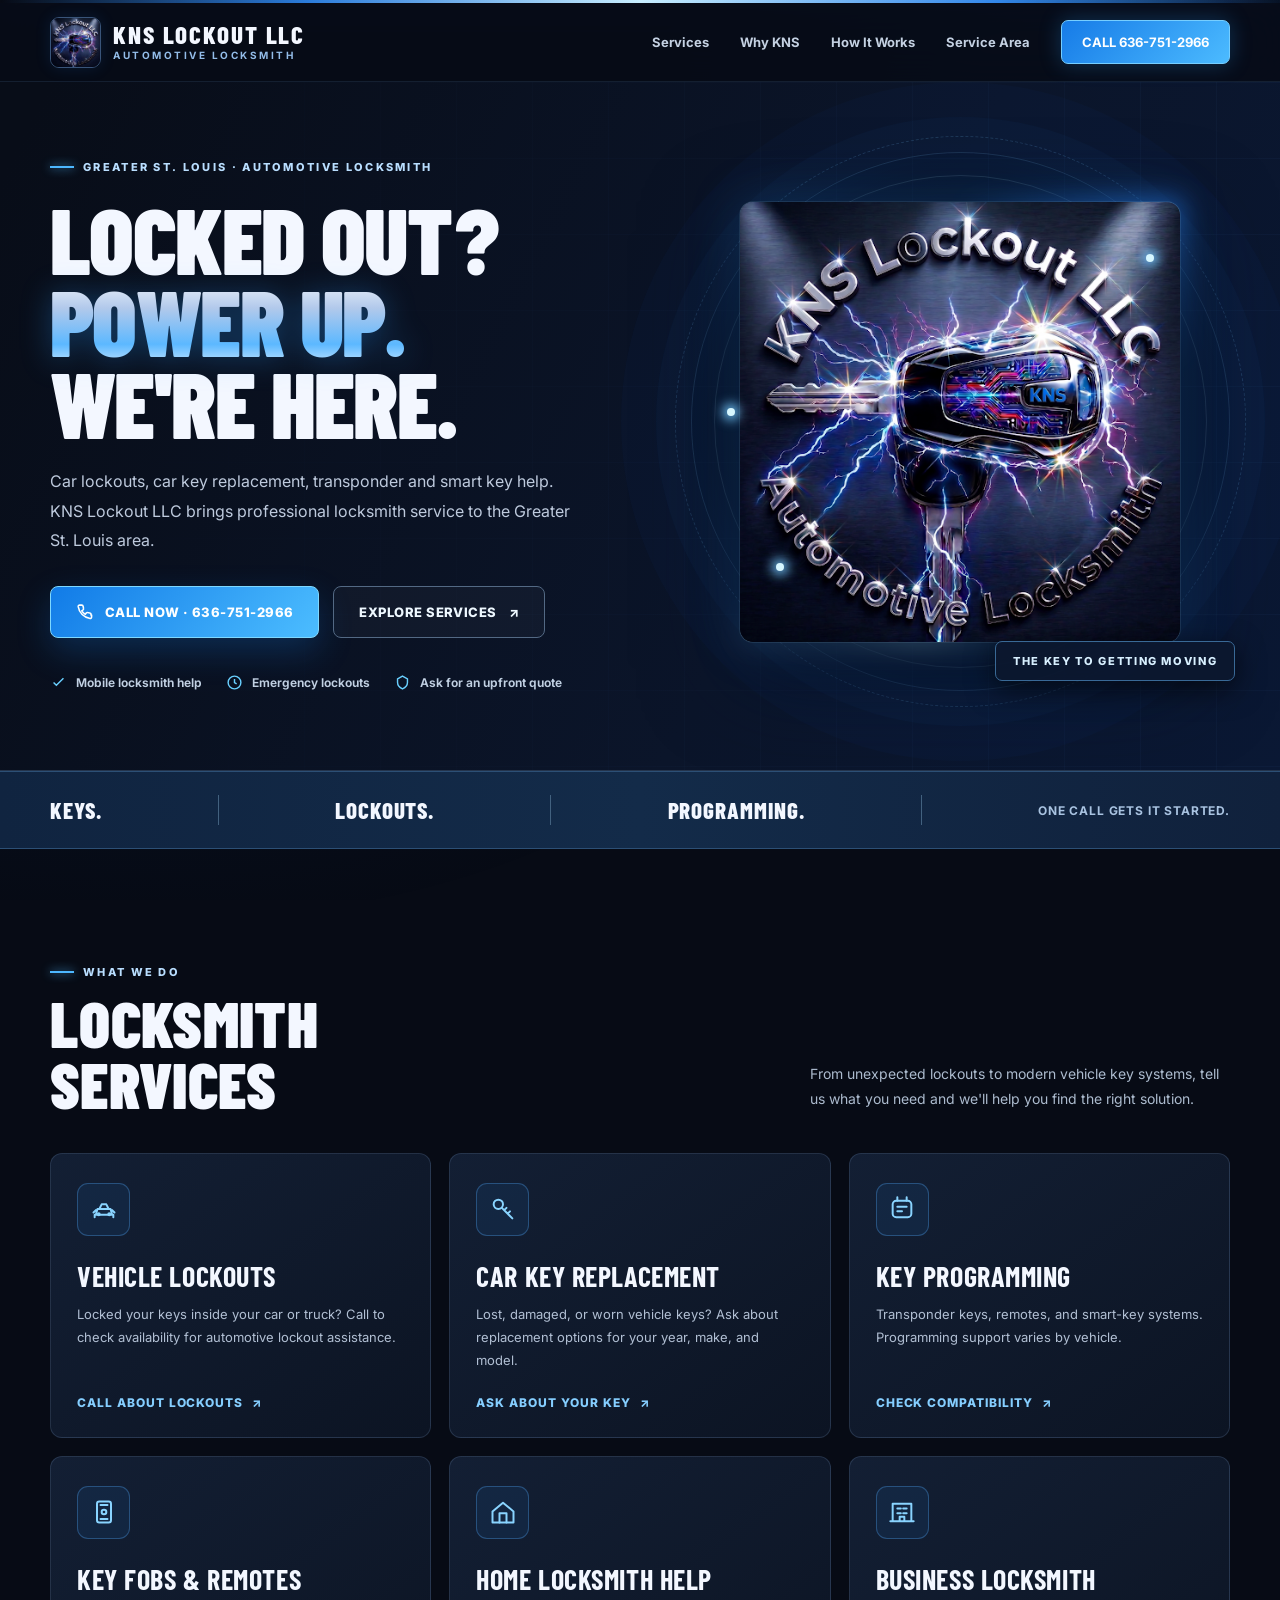
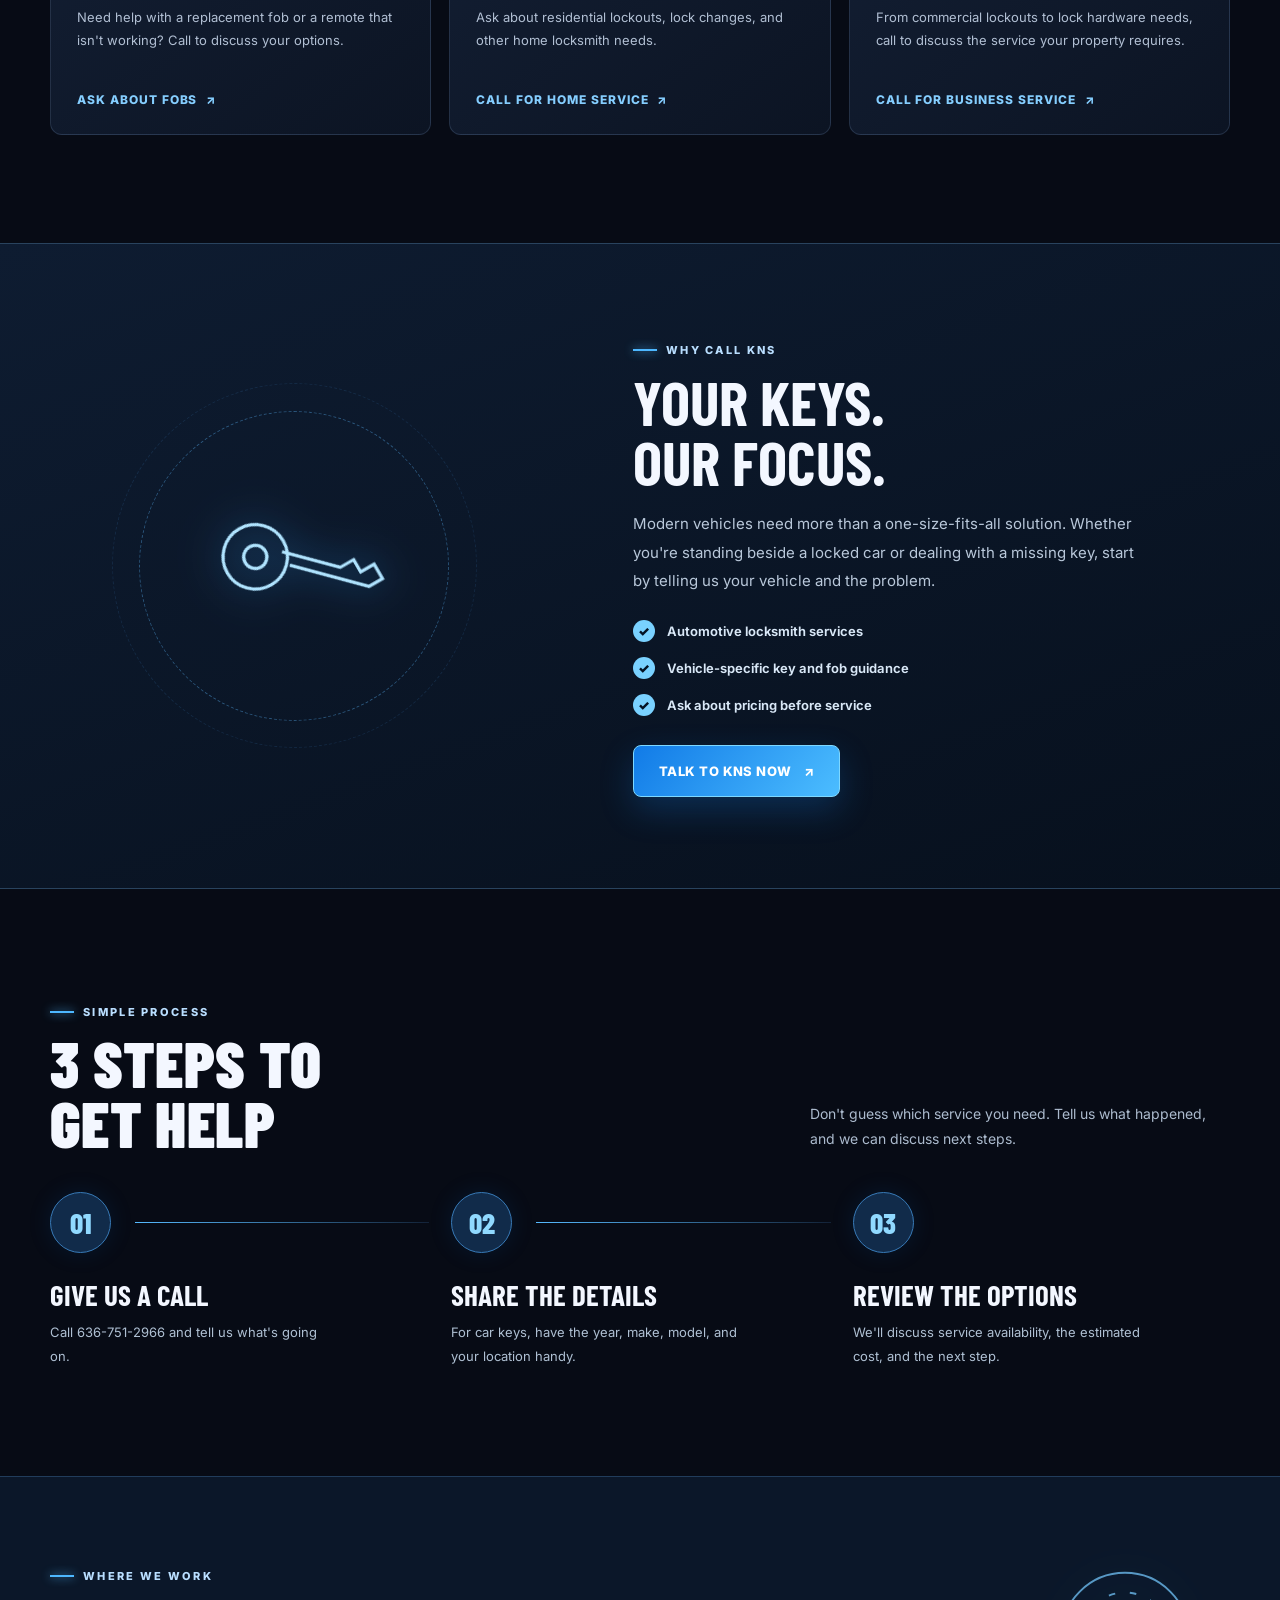
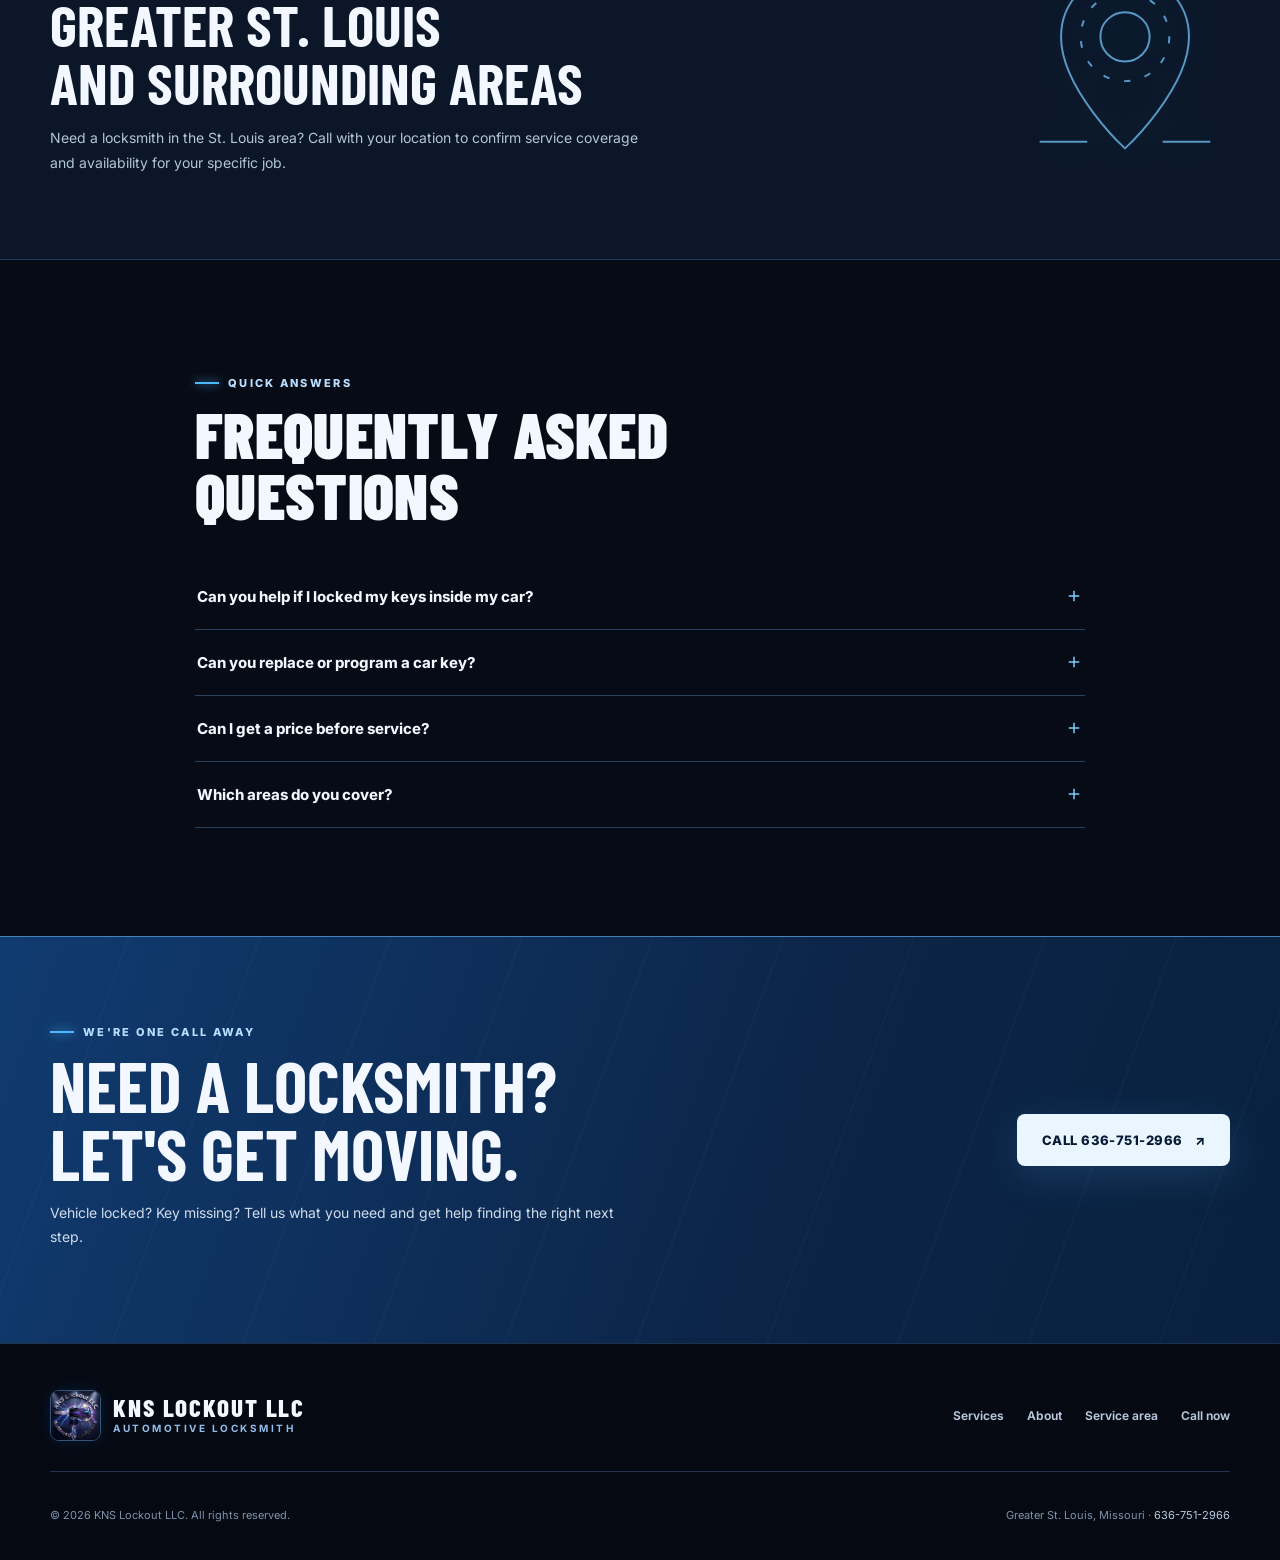
==== index.html @ cb97ecc5 "Add files via upload" ====
<!doctype html>
<html lang="en">
<head>
  <meta charset="utf-8">
  <meta name="viewport" content="width=device-width, initial-scale=1">
  <meta name="theme-color" content="#070d1b">
  <meta name="description" content="KNS Lockout LLC — automotive locksmith and emergency lockout help in the Greater St. Louis area. Call 636-751-2966 for service and quotes.">
  <meta property="og:title" content="KNS Lockout LLC | Automotive Locksmith">
  <meta property="og:description" content="Locked out? Need car key help? Call KNS Lockout LLC for locksmith services in Greater St. Louis.">
  <title>KNS Lockout LLC | Automotive Locksmith & Key Services</title>
  <link rel="icon" type="image/png" href="[data-uri]">
  <link rel="preconnect" href="https://fonts.googleapis.com">
  <link rel="preconnect" href="https://fonts.gstatic.com" crossorigin>
  <link href="https://fonts.googleapis.com/css2?family=Barlow+Condensed:wght@400;500;600;700;800;900&family=Inter:wght@400;500;600;700;800&display=swap" rel="stylesheet">
  <script type="application/ld+json">{"@context":"https://schema.org","@type":"Locksmith","name":"KNS Lockout LLC","url":"https://www.knslockoutllc.org/","telephone":"+1-636-751-2966","areaServed":"Greater St. Louis, Missouri","description":"Automotive locksmith and lockout services."}</script>
  <style>
    :root{--bg:#070b15;--bg2:#0b1222;--panel:#101a2c;--panel2:#111e32;--edge:rgba(147,181,229,.17);--white:#f3f7ff;--muted:#acb9cc;--electric:#4db7ff;--electric2:#96dcff;--soft:#61a6fa;--chrome:#c6d4ee;--shadow:0 22px 75px rgba(0,0,0,.39)}
    *{box-sizing:border-box} html{scroll-behavior:smooth;scroll-padding-top:92px} body{margin:0;color:var(--white);font-family:Inter,Arial,sans-serif;background:var(--bg);overflow-x:hidden}
    body:before{content:"";position:fixed;inset:0;z-index:-1;pointer-events:none;background:radial-gradient(ellipse at 95% 12%,rgba(22,100,207,.13),transparent 34%),radial-gradient(ellipse at 12% 66%,rgba(14,79,170,.075),transparent 40%)}
    a{color:inherit;text-decoration:none} button{font:inherit;cursor:pointer} img{max-width:100%;display:block} .container{width:min(1180px,calc(100% - 48px));margin:auto}.sr-only{position:absolute!important;width:1px;height:1px;padding:0;margin:-1px;overflow:hidden;clip:rect(0,0,0,0);white-space:nowrap;border:0}
    .topline{height:3px;background:linear-gradient(90deg,transparent 0%,#2b7cdb 24%,#c8eeff 50%,#3287ea 78%,transparent);box-shadow:0 0 20px #368fff80}
    .header{position:sticky;top:0;z-index:99;background:rgba(7,12,23,.87);backdrop-filter:blur(18px);border-bottom:1px solid rgba(122,170,225,.12)}
    .header .container{min-height:78px;display:flex;align-items:center;justify-content:space-between;gap:18px}.brand{display:flex;align-items:center;gap:12px;min-width:0}.brandmark{width:51px;height:51px;object-fit:cover;border:1px solid #395479;border-radius:9px;box-shadow:0 0 16px #2787ff20}.brandwords{display:grid;gap:3px}.brandwords strong{font-family:'Barlow Condensed',sans-serif;letter-spacing:.075em;font-size:25px;font-weight:800;line-height:.9}.brandwords small{font-size:10px;font-weight:700;letter-spacing:.25em;color:#93bde9}.nav{display:flex;align-items:center;gap:31px}.nav a{color:#c4d1e2;font-size:13px;font-weight:700;transition:color .2s}.nav a:hover,.nav a:focus-visible{color:#77caff}.nav a.navcall{background:linear-gradient(135deg,#167be7,#4cbbff);border:1px solid #76ceff;color:#fff;padding:13px 20px;border-radius:7px;box-shadow:0 0 21px #2e9cfa45}.nav a.navcall:hover{color:white;filter:brightness(1.1)}.menu-button{display:none;border:1px solid #456180;color:white;background:#122238;padding:10px 13px;border-radius:7px}
    .hero{position:relative;overflow:hidden;isolation:isolate;border-bottom:1px solid #24344c}.hero:before{content:"";position:absolute;inset:0;z-index:-2;background:linear-gradient(117deg,#080d18 3%,#0b152a 62%,#0a1834 100%)}.hero:after{content:"";position:absolute;inset:0;z-index:-1;opacity:.25;background-image:linear-gradient(rgba(91,148,223,.18) 1px,transparent 1px),linear-gradient(90deg,rgba(91,148,223,.18) 1px,transparent 1px);background-size:76px 76px;mask-image:linear-gradient(90deg,transparent 2%,black 100%)}
    .hero-inner{min-height:688px;display:grid;grid-template-columns:1.05fr .95fr;align-items:center;gap:45px;padding:65px 0 74px}.eyebrow{display:inline-flex;align-items:center;gap:9px;color:#b9deff;font-size:11px;font-weight:800;letter-spacing:.21em;text-transform:uppercase}.eyebrow:before{content:"";width:24px;height:2px;background:var(--electric);box-shadow:0 0 10px var(--electric)}
    h1,h2,h3,.headline{font-family:'Barlow Condensed','Arial Narrow',sans-serif;margin:0}h1{font-size:clamp(64px,7.2vw,111px);line-height:.89;font-weight:900;letter-spacing:-.017em;margin:23px 0 24px;text-transform:uppercase}h1 em{font-style:normal;background:linear-gradient(180deg,#fff 5%,#b2c9eb 39%,#5cb8ff 72%,#eff8ff 100%);background-clip:text;-webkit-background-clip:text;color:transparent;filter:drop-shadow(0 2px 15px rgba(39,155,255,.32))}.hero-copy{color:#becadd;font-size:16px;line-height:1.85;max-width:530px;margin:0 0 30px}.actions{display:flex;align-items:center;gap:14px;flex-wrap:wrap}.btn{display:inline-flex;align-items:center;justify-content:center;gap:12px;text-align:center;border-radius:8px;padding:16px 25px;font-weight:800;font-size:13px;letter-spacing:.035em;min-height:52px;transition:transform .25s,box-shadow .25s,background .25s}.btn:hover{transform:translateY(-3px)}.btn-primary{color:#fff;background:linear-gradient(130deg,#117be7,#4cbdff);box-shadow:0 13px 34px #157fe73f;border:1px solid #7ed8ff}.btn-primary:hover{box-shadow:0 16px 40px #2899fc77}.btn-outline{background:#d1e8ff08;border:1px solid #536984;color:#eef8ff}.btn-outline:hover{background:#a5d9ff18}.btn svg{width:17px;height:17px;stroke:currentColor;fill:none;stroke-width:2.2;stroke-linecap:round;stroke-linejoin:round}.hero-points{display:flex;gap:24px;flex-wrap:wrap;margin-top:36px}.hero-points span{display:inline-flex;align-items:center;gap:9px;font-size:12px;font-weight:650;color:#c1d0e2}.hero-points svg{color:#69d0ff;width:17px;height:17px}
    .hero-art{display:flex;align-items:center;justify-content:center;position:relative;min-height:530px}.orb{position:absolute;width:min(560px,100%);aspect-ratio:1;border:1px solid #63b6ff33;border-radius:50%;box-shadow:0 0 0 35px #1c76e70a,0 0 0 70px #1c76e707,inset 0 0 90px #0065d227}.orb:before,.orb:after{content:"";position:absolute;inset:-17px;border-radius:50%;border:1px dashed #75c4ff2d;animation:spin 48s linear infinite}.orb:after{inset:22px;border-style:solid;border-color:#b6e8ff22;animation-direction:reverse;animation-duration:30s}.glowfield{position:absolute;width:85%;aspect-ratio:1;border-radius:50%;background:radial-gradient(circle,#379eff4d,transparent 66%);filter:blur(27px);animation:breathe 4s ease-in-out infinite alternate}.logo-stage{position:relative;width:min(440px,86%);aspect-ratio:1;isolation:isolate;animation:float 7s ease-in-out infinite}.logo-stage:before{content:"";position:absolute;inset:-3px;z-index:-1;background:conic-gradient(from 0deg,transparent 0deg,#2a7ff5 40deg,transparent 75deg,transparent 165deg,#c8f2ff 190deg,transparent 230deg,transparent 360deg);filter:blur(12px);opacity:.65;animation:spin 16s linear infinite}.logo-image{height:100%;width:100%;object-fit:cover;border-radius:13px;box-shadow:0 0 1px #b5e8ff,0 28px 95px #051229e0,0 0 50px #2d9aff40;animation:logo-pulse 3.6s ease-in-out infinite}.spark{position:absolute;z-index:4;width:8px;height:8px;background:#d7f7ff;border-radius:50%;box-shadow:0 0 12px 4px #74c9ff;animation:spark 3s ease-in-out infinite}.spark.s1{top:12%;right:6%}.spark.s2{bottom:16%;left:8%;animation-delay:1.3s}.spark.s3{top:47%;left:-3%;animation-delay:2.2s}.art-label{position:absolute;bottom:1%;right:-1%;padding:12px 17px;border:1px solid #396996;background:#0b172eea;box-shadow:0 8px 28px #0009;border-radius:7px;color:#d8f0ff;font-size:11px;font-weight:800;letter-spacing:.15em;text-transform:uppercase}
    .ribbon{background:linear-gradient(90deg,#102440,#132b49,#10213c);border-block:1px solid #2c4f75}.ribbon-inner{min-height:76px;display:flex;align-items:center;justify-content:space-between;gap:15px}.ribbon strong{font-family:'Barlow Condensed',sans-serif;font-size:23px;font-weight:750;letter-spacing:.04em}.ribbon span{font-size:12px;font-weight:700;letter-spacing:.07em;color:#a9c3e1}.ribbon i{height:30px;width:1px;background:#42617f;display:block}
    section{scroll-margin-top:92px}.section{padding:108px 0}.sec-head{display:flex;justify-content:space-between;align-items:end;gap:35px;margin-bottom:38px}.sec-head h2{font-size:clamp(43px,5vw,67px);font-weight:850;line-height:.95;text-transform:uppercase;letter-spacing:.005em;margin-top:14px}.sec-head p{max-width:420px;color:#acbbce;line-height:1.8;font-size:14px;margin:0 0 3px}.service-grid{display:grid;grid-template-columns:repeat(3,1fr);gap:18px}.service{position:relative;display:flex;flex-direction:column;min-height:279px;padding:29px 26px 27px;background:linear-gradient(143deg,#131f34,#0c1423);border:1px solid var(--edge);border-radius:12px;overflow:hidden;transition:transform .3s,border-color .3s,box-shadow .3s}.service:before{content:"";position:absolute;left:0;top:0;right:0;height:2px;background:linear-gradient(90deg,transparent,#66c7ff,transparent);transform:scaleX(0);transition:transform .3s}.service:hover{transform:translateY(-7px);border-color:#519ddb90;box-shadow:0 18px 48px #0005}.service:hover:before{transform:scaleX(1)}.svc-icon{display:grid;place-items:center;width:53px;height:53px;border-radius:11px;border:1px solid #4386ca70;background:#1b467540;color:#89d4ff;margin-bottom:23px}.svc-icon svg{width:28px;height:28px;stroke:currentColor;fill:none;stroke-width:1.7;stroke-linecap:round;stroke-linejoin:round}.service h3{font-size:28px;letter-spacing:.02em;margin-bottom:10px}.service p{color:#b1bfd3;font-size:13px;line-height:1.8;margin:0 0 22px}.service a{margin-top:auto;color:#85ceff;font-weight:800;font-size:12px;letter-spacing:.08em;text-transform:uppercase}.service a:hover{color:white}.service a span{margin-left:5px}
    .feature{background:linear-gradient(160deg,#0e1c31,#07101d);border-block:1px solid #29435e;overflow:hidden}.feature .container{display:grid;grid-template-columns:.9fr 1.1fr;align-items:center;gap:8%;padding:91px 0}.feature-visual{min-height:380px;display:grid;place-items:center;position:relative}.feature-visual .ring{position:absolute;width:310px;aspect-ratio:1;border:1px dashed #5db9ff60;border-radius:50%;animation:spin 30s linear infinite}.feature-visual .ring:nth-child(2){width:365px;animation-direction:reverse;border-color:#4388cf29}.key-icon{width:165px;height:165px;stroke:#b0e4ff;fill:none;stroke-width:2.5;filter:drop-shadow(0 0 19px #35a2ffb3);transform:rotate(-30deg);animation:float 5s ease-in-out infinite}.feature-copy h2{font-size:clamp(45px,4.8vw,69px);line-height:.98;text-transform:uppercase;margin:15px 0 18px}.feature-copy p{color:#b9c8da;line-height:1.9;font-size:15px;max-width:520px}.checks{list-style:none;padding:0;margin:24px 0 29px;display:grid;gap:15px}.checks li{display:flex;align-items:center;gap:12px;color:#d9e8f7;font-weight:650;font-size:13px}.checkdot{display:grid;place-items:center;flex:none;width:22px;height:22px;border-radius:50%;color:#031224;background:#79d1ff;font-weight:900;font-size:13px}
    .steps{display:grid;grid-template-columns:repeat(3,1fr);gap:24px}.step{position:relative;padding:0 16px 0 0}.step:not(:last-child):after{content:"";height:1px;position:absolute;top:30px;left:85px;right:-2px;background:linear-gradient(90deg,#56baff,#35659844)}.number{width:61px;height:61px;border:1px solid #387ab7;background:#112b4a;display:grid;place-items:center;border-radius:50%;font-family:'Barlow Condensed',sans-serif;font-size:29px;font-weight:750;color:#90d9ff;box-shadow:0 0 24px #136cce20;margin-bottom:24px}.step h3{font-size:29px;margin-bottom:8px}.step p{font-size:13px;line-height:1.85;color:#afc0d3;max-width:290px;margin:0}
    .area{padding:84px 0;background:#0b1729;border-block:1px solid #213c5b}.area .container{display:flex;justify-content:space-between;align-items:center;gap:35px}.area h2{font-size:clamp(42px,4.5vw,63px);text-transform:uppercase;line-height:1;margin:13px 0}.area p{color:#b3c5d8;font-size:14px;line-height:1.8;max-width:600px;margin:0}.area-icon{width:210px;height:210px;stroke:#74c8ff;stroke-width:1.2;fill:none;opacity:.73;filter:drop-shadow(0 0 19px #3ea8ff55)}
    .faq{max-width:890px;margin:auto}.faq-item{border-bottom:1px solid #28405e}.faq-item:first-child{border-top:1px solid #28405e}.faq-item button{width:100%;padding:23px 2px;background:transparent;border:0;color:#f1f6ff;font-size:15px;font-weight:750;display:flex;justify-content:space-between;align-items:center;text-align:left;gap:20px}.faq-item button svg{height:18px;width:18px;flex:none;stroke:#79cfff;stroke-width:2;transition:transform .2s}.faq-item button[aria-expanded="true"] svg{transform:rotate(45deg)}.faq-answer{padding:0 10% 24px 2px;line-height:1.85;font-size:14px;color:#a9bacf}
    .cta{position:relative;overflow:hidden;background:linear-gradient(110deg,#103b70,#0c2548 60%,#09213e);border-top:1px solid #4482b9}.cta:before{content:"";position:absolute;inset:0;background:repeating-linear-gradient(110deg,transparent,transparent 120px,#b7eaff08 121px,transparent 123px)}.cta .container{position:relative;display:flex;align-items:center;justify-content:space-between;gap:30px;padding:80px 0}.cta h2{font-size:clamp(48px,5.5vw,77px);line-height:.97;margin:12px 0 14px;text-transform:uppercase}.cta p{color:#d0ddec;line-height:1.7;font-size:14px;max-width:570px}.cta .btn{white-space:nowrap;background:#e9f5ff;color:#081b34;border-color:#fff;box-shadow:0 10px 40px #61b7ff29}
    footer{background:#050a12;border-top:1px solid #1d314c;padding:46px 0 27px}.footer-top{display:flex;align-items:center;justify-content:space-between;gap:20px;padding-bottom:30px;border-bottom:1px solid #26344a}.footer-links{display:flex;gap:23px;flex-wrap:wrap}.footer-links a{color:#b8c7db;font-size:12px;font-weight:650}.footer-links a:hover{color:#7cceff}.footer-bottom{display:flex;align-items:center;justify-content:space-between;gap:20px;padding-top:25px;color:#7f91ab;font-size:11px}.footer-bottom a{color:#b6cbe1}
    .mobile-call{display:none}.reveal{opacity:0;transform:translateY(26px);transition:opacity .75s ease,transform .75s ease}.reveal.is-visible{opacity:1;transform:none}
    @keyframes spin{to{transform:rotate(360deg)}}@keyframes float{0%,100%{transform:translateY(0)}50%{transform:translateY(-13px)}}@keyframes breathe{0%{transform:scale(.92);opacity:.58}100%{transform:scale(1.15);opacity:1}}@keyframes logo-pulse{0%,100%{box-shadow:0 0 1px #b5e8ff,0 25px 90px #051229e0,0 0 36px #2d9aff35}50%{box-shadow:0 0 4px #d7f6ff,0 25px 90px #051229e0,0 0 66px #45b5ff80}}@keyframes spark{0%,100%{opacity:0;transform:scale(.2)}30%{opacity:1;transform:scale(1.3)}45%{opacity:0;transform:scale(.3)}}
    @media(max-width:940px){.nav{gap:17px}.hero-inner{grid-template-columns:1fr 1fr;gap:14px}.hero-art{min-height:440px}.service-grid{grid-template-columns:repeat(2,1fr)}.feature .container{gap:2%}.brandwords strong{font-size:21px}.ribbon strong{font-size:20px}}
    @media(max-width:700px){.container{width:min(100% - 36px,520px)}.header .container{min-height:68px}.brandmark{width:43px;height:43px}.brandwords strong{font-size:21px}.brandwords small{font-size:9px}.menu-button{display:block}.nav{display:none;position:absolute;left:0;right:0;top:100%;padding:18px;background:#0c1627;border-bottom:1px solid #36506c;box-shadow:0 25px 50px #0007;flex-direction:column;align-items:stretch;gap:0}.nav.open{display:flex}.nav a{padding:15px 14px;font-size:14px}.nav a.navcall{text-align:center;margin-top:8px}.hero-inner{padding:55px 0 68px;display:flex;flex-direction:column;align-items:stretch;gap:10px}.hero h1{font-size:clamp(62px,14vw,89px)}.hero-copy{font-size:14px}.hero-art{order:-1;min-height:310px;margin-bottom:15px}.logo-stage{width:min(290px,76%)}.orb{width:320px;max-width:96%}.art-label{font-size:9px;right:0;bottom:0}.hero-points{gap:14px 18px}.ribbon-inner{flex-wrap:wrap;justify-content:center;padding:19px 0;text-align:center}.ribbon strong{font-size:18px}.ribbon i{display:none}.ribbon span{width:100%}.section{padding:75px 0}.sec-head{display:block}.sec-head p{margin-top:18px}.service-grid,.steps{grid-template-columns:1fr}.service{min-height:240px}.feature .container{grid-template-columns:1fr;padding:60px 0}.feature-visual{min-height:235px}.feature-visual .ring{width:210px}.feature-visual .ring:nth-child(2){width:260px}.key-icon{width:120px;height:120px}.feature-copy h2{font-size:53px}.steps{gap:29px}.step:not(:last-child):after{display:none}.step{padding:0}.number{margin-bottom:12px}.area .container{align-items:start}.area-icon{width:105px;height:105px;flex:none}.area{padding:61px 0}.cta .container{display:block;padding:68px 0}.cta .btn{margin-top:14px}.footer-top,.footer-bottom{display:block}.footer-links{margin-top:23px}.footer-bottom p{margin:9px 0}.mobile-call{position:fixed;bottom:0;left:0;right:0;z-index:90;display:flex;align-items:center;justify-content:center;gap:10px;background:linear-gradient(90deg,#0872e5,#49baff);color:#fff;padding:15px 12px;padding-bottom:max(15px,env(safe-area-inset-bottom));font-weight:800;box-shadow:0 -8px 30px #0008}.mobile-call svg{width:19px;height:19px}body{padding-bottom:52px}}
    @media(max-width:390px){.area-icon{display:none}.btn{width:100%}.actions{gap:10px}.brandwords strong{font-size:19px}.hero-points span{font-size:11px}}
    @media(prefers-reduced-motion:reduce){html{scroll-behavior:auto}*,*:before,*:after{animation-duration:.001ms!important;animation-iteration-count:1!important;transition-duration:.001ms!important}.reveal{opacity:1;transform:none}}
  </style>
  <link rel="canonical" href="https://www.knslockoutllc.org/">
  <meta property="og:url" content="https://www.knslockoutllc.org/">
</head>
<body>
  <div class="topline" aria-hidden="true"></div>
  <header class="header">
    <div class="container">
      <a class="brand" href="#top" aria-label="KNS Lockout LLC home">
        <img class="brandmark" src="[data-uri]" alt="Original KNS Lockout LLC automotive locksmith logo">
        <span class="brandwords"><strong>KNS LOCKOUT LLC</strong><small>AUTOMOTIVE LOCKSMITH</small></span>
      </a>
      <button class="menu-button" id="menuBtn" aria-controls="primaryNav" aria-expanded="false" aria-label="Open navigation">☰</button>
      <nav class="nav" id="primaryNav" aria-label="Main navigation">
        <a href="#services">Services</a><a href="#why-kns">Why KNS</a><a href="#how-it-works">How It Works</a><a href="#service-area">Service Area</a>
        <a class="navcall" href="tel:+16367512966">CALL 636-751-2966</a>
      </nav>
    </div>
  </header>
  <main id="top">
    <section class="hero" aria-labelledby="hero-heading">
      <div class="container hero-inner">
        <div class="hero-text">
          <span class="eyebrow">Greater St. Louis · Automotive Locksmith</span>
          <h1 id="hero-heading">LOCKED OUT?<br><em>POWER UP.</em><br>WE'RE HERE.</h1>
          <p class="hero-copy">Car lockouts, car key replacement, transponder and smart key help. KNS Lockout LLC brings professional locksmith service to the Greater St. Louis area.</p>
          <div class="actions">
            <a class="btn btn-primary" href="tel:+16367512966"><svg viewBox="0 0 24 24" aria-hidden="true"><path d="M22 16.9v3a2 2 0 0 1-2.2 2A19.8 19.8 0 0 1 3.1 5.2 2 2 0 0 1 5.1 3h3a2 2 0 0 1 2 1.7l.5 3a2 2 0 0 1-.6 1.9L8.1 11a16 16 0 0 0 5 5l1.4-1.9a2 2 0 0 1 1.9-.6l3 .5a2 2 0 0 1 1.6 2.9z"/></svg> CALL NOW · 636-751-2966</a>
            <a class="btn btn-outline" href="#services">EXPLORE SERVICES <span aria-hidden="true">↗</span></a>
          </div>
          <div class="hero-points"><span><svg viewBox="0 0 24 24" fill="none" stroke="currentColor" stroke-width="2"><path d="M5 12l4 4L19 6"/></svg> Mobile locksmith help</span><span><svg viewBox="0 0 24 24" fill="none" stroke="currentColor" stroke-width="2"><circle cx="12" cy="12" r="9"/><path d="M12 7v5l3 2"/></svg> Emergency lockouts</span><span><svg viewBox="0 0 24 24" fill="none" stroke="currentColor" stroke-width="2"><path d="M12 3l7 4v5c0 4.4-2.7 7-7 9-4.3-2-7-4.6-7-9V7z"/></svg> Ask for an upfront quote</span></div>
        </div>
        <div class="hero-art" aria-label="KNS original electric-blue locksmith logo with animated glow">
          <div class="glowfield" aria-hidden="true"></div><div class="orb" aria-hidden="true"></div>
          <div class="logo-stage"><img class="logo-image" src="[data-uri]" alt="KNS Lockout LLC original chrome key fob logo with blue lightning and automotive locksmith lettering"><span class="spark s1" aria-hidden="true"></span><span class="spark s2" aria-hidden="true"></span><span class="spark s3" aria-hidden="true"></span></div>
          <div class="art-label">THE KEY TO GETTING MOVING</div>
        </div>
      </div>
    </section>
    <div class="ribbon"><div class="container ribbon-inner"><strong>KEYS.</strong><i></i><strong>LOCKOUTS.</strong><i></i><strong>PROGRAMMING.</strong><i></i><span>ONE CALL GETS IT STARTED.</span></div></div>
    <section class="section" id="services">
      <div class="container">
        <div class="sec-head reveal"><div><span class="eyebrow">What we do</span><h2>LOCKSMITH<br>SERVICES</h2></div><p>From unexpected lockouts to modern vehicle key systems, tell us what you need and we'll help you find the right solution.</p></div>
        <div class="service-grid">
          <article class="service reveal"><div class="svc-icon"><svg viewBox="0 0 24 24"><path d="M5 17h14l-1.4-5H6.4L5 17ZM8 12l2-4h4l2 4M4 17v2m16-2v2M3 15l2-2m16 2-2-2"/><circle cx="7.5" cy="16.5" r=".8"/><circle cx="16.5" cy="16.5" r=".8"/></svg></div><h3>VEHICLE LOCKOUTS</h3><p>Locked your keys inside your car or truck? Call to check availability for automotive lockout assistance.</p><a href="tel:+16367512966">CALL ABOUT LOCKOUTS <span>↗</span></a></article>
          <article class="service reveal"><div class="svc-icon"><svg viewBox="0 0 24 24"><circle cx="8" cy="8" r="4"/><path d="m11 11 9 9m-4-4 2-2m-5-1 2-2"/></svg></div><h3>CAR KEY REPLACEMENT</h3><p>Lost, damaged, or worn vehicle keys? Ask about replacement options for your year, make, and model.</p><a href="tel:+16367512966">ASK ABOUT YOUR KEY <span>↗</span></a></article>
          <article class="service reveal"><div class="svc-icon"><svg viewBox="0 0 24 24"><rect x="4" y="5" width="16" height="14" rx="3"/><path d="M8 10h8M8 14h4M16 2v3m-8-3v3"/></svg></div><h3>KEY PROGRAMMING</h3><p>Transponder keys, remotes, and smart-key systems. Programming support varies by vehicle.</p><a href="tel:+16367512966">CHECK COMPATIBILITY <span>↗</span></a></article>
          <article class="service reveal"><div class="svc-icon"><svg viewBox="0 0 24 24"><rect x="6" y="3" width="12" height="18" rx="2"/><circle cx="12" cy="12" r="2"/><path d="M9 6h6m-6 12h6"/></svg></div><h3>KEY FOBS & REMOTES</h3><p>Need help with a replacement fob or a remote that isn't working? Call to discuss your options.</p><a href="tel:+16367512966">ASK ABOUT FOBS <span>↗</span></a></article>
          <article class="service reveal"><div class="svc-icon"><svg viewBox="0 0 24 24"><path d="M3 11.5 12 4l9 7.5V21H3v-9.5Z"/><path d="M9 21v-8h6v8"/></svg></div><h3>HOME LOCKSMITH HELP</h3><p>Ask about residential lockouts, lock changes, and other home locksmith needs.</p><a href="tel:+16367512966">CALL FOR HOME SERVICE <span>↗</span></a></article>
          <article class="service reveal"><div class="svc-icon"><svg viewBox="0 0 24 24"><path d="M4 20V5h16v15M2 20h20M8 9h3m2 0h3M8 13h3m2 0h3M10 20v-4h4v4"/></svg></div><h3>BUSINESS LOCKSMITH</h3><p>From commercial lockouts to lock hardware needs, call to discuss the service your property requires.</p><a href="tel:+16367512966">CALL FOR BUSINESS SERVICE <span>↗</span></a></article>
        </div>
      </div>
    </section>
    <section class="feature" id="why-kns"><div class="container">
      <div class="feature-visual reveal" aria-hidden="true"><div class="ring"></div><div class="ring"></div><svg class="key-icon" viewBox="0 0 128 128"><circle cx="41" cy="43" r="25"/><circle cx="41" cy="43" r="9"/><path d="m61 62 45 45h12V94h-12V83H94L61 50"/></svg></div>
      <div class="feature-copy reveal"><span class="eyebrow">Why call KNS</span><h2>YOUR KEYS.<br>OUR FOCUS.</h2><p>Modern vehicles need more than a one-size-fits-all solution. Whether you're standing beside a locked car or dealing with a missing key, start by telling us your vehicle and the problem.</p><ul class="checks"><li><span class="checkdot">✓</span> Automotive locksmith services</li><li><span class="checkdot">✓</span> Vehicle-specific key and fob guidance</li><li><span class="checkdot">✓</span> Ask about pricing before service</li></ul><a class="btn btn-primary" href="tel:+16367512966">TALK TO KNS NOW <span aria-hidden="true">↗</span></a></div>
    </div></section>
    <section class="section" id="how-it-works"><div class="container"><div class="sec-head reveal"><div><span class="eyebrow">Simple process</span><h2>3 STEPS TO<br>GET HELP</h2></div><p>Don't guess which service you need. Tell us what happened, and we can discuss next steps.</p></div>
    <div class="steps"><div class="step reveal"><div class="number">01</div><h3>GIVE US A CALL</h3><p>Call 636-751-2966 and tell us what's going on.</p></div><div class="step reveal"><div class="number">02</div><h3>SHARE THE DETAILS</h3><p>For car keys, have the year, make, model, and your location handy.</p></div><div class="step reveal"><div class="number">03</div><h3>REVIEW THE OPTIONS</h3><p>We'll discuss service availability, the estimated cost, and the next step.</p></div></div>
    </div></section>
    <section class="area" id="service-area"><div class="container"><div class="reveal"><span class="eyebrow">Where we work</span><h2>GREATER ST. LOUIS<br>AND SURROUNDING AREAS</h2><p>Need a locksmith in the St. Louis area? Call with your location to confirm service coverage and availability for your specific job.</p></div><svg class="area-icon" viewBox="0 0 128 128" aria-hidden="true"><path d="M64 113s39-36 39-68a39 39 0 0 0-78 0c0 32 39 68 39 68Z"/><circle cx="64" cy="45" r="15"/><circle cx="64" cy="45" r="27" stroke-dasharray="4 9"/><path d="M12 109h29m46 0h29"/></svg></div></section>
    <section class="section"><div class="container faq"><div class="sec-head reveal"><div><span class="eyebrow">Quick answers</span><h2>FREQUENTLY ASKED<br>QUESTIONS</h2></div></div>
      <div class="faq-item reveal"><button aria-expanded="false" aria-controls="faq1">Can you help if I locked my keys inside my car? <svg viewBox="0 0 24 24" fill="none" stroke="currentColor"><path d="M12 5v14M5 12h14"/></svg></button><div id="faq1" class="faq-answer" hidden>Call 636-751-2966 and tell us your location and vehicle. We'll confirm availability for your lockout.</div></div>
      <div class="faq-item reveal"><button aria-expanded="false" aria-controls="faq2">Can you replace or program a car key? <svg viewBox="0 0 24 24" fill="none" stroke="currentColor"><path d="M12 5v14M5 12h14"/></svg></button><div id="faq2" class="faq-answer" hidden>Vehicle compatibility depends on the key system and model. Have the year, make, and model ready when you call so we can discuss the options.</div></div>
      <div class="faq-item reveal"><button aria-expanded="false" aria-controls="faq3">Can I get a price before service? <svg viewBox="0 0 24 24" fill="none" stroke="currentColor"><path d="M12 5v14M5 12h14"/></svg></button><div id="faq3" class="faq-answer" hidden>Call and describe the job and location to request an estimate. Final pricing can depend on the vehicle or lock, work required, and service location.</div></div>
      <div class="faq-item reveal"><button aria-expanded="false" aria-controls="faq4">Which areas do you cover? <svg viewBox="0 0 24 24" fill="none" stroke="currentColor"><path d="M12 5v14M5 12h14"/></svg></button><div id="faq4" class="faq-answer" hidden>KNS Lockout LLC serves the Greater St. Louis area. Call with your address or nearby intersection to confirm coverage.</div></div>
    </div></section>
    <section class="cta"><div class="container"><div><span class="eyebrow">We're one call away</span><h2>NEED A LOCKSMITH?<br>LET'S GET MOVING.</h2><p>Vehicle locked? Key missing? Tell us what you need and get help finding the right next step.</p></div><a class="btn" href="tel:+16367512966">CALL 636-751-2966 <span aria-hidden="true">↗</span></a></div></section>
  </main>
  <footer><div class="container"><div class="footer-top"><a class="brand" href="#top"><img class="brandmark" src="[data-uri]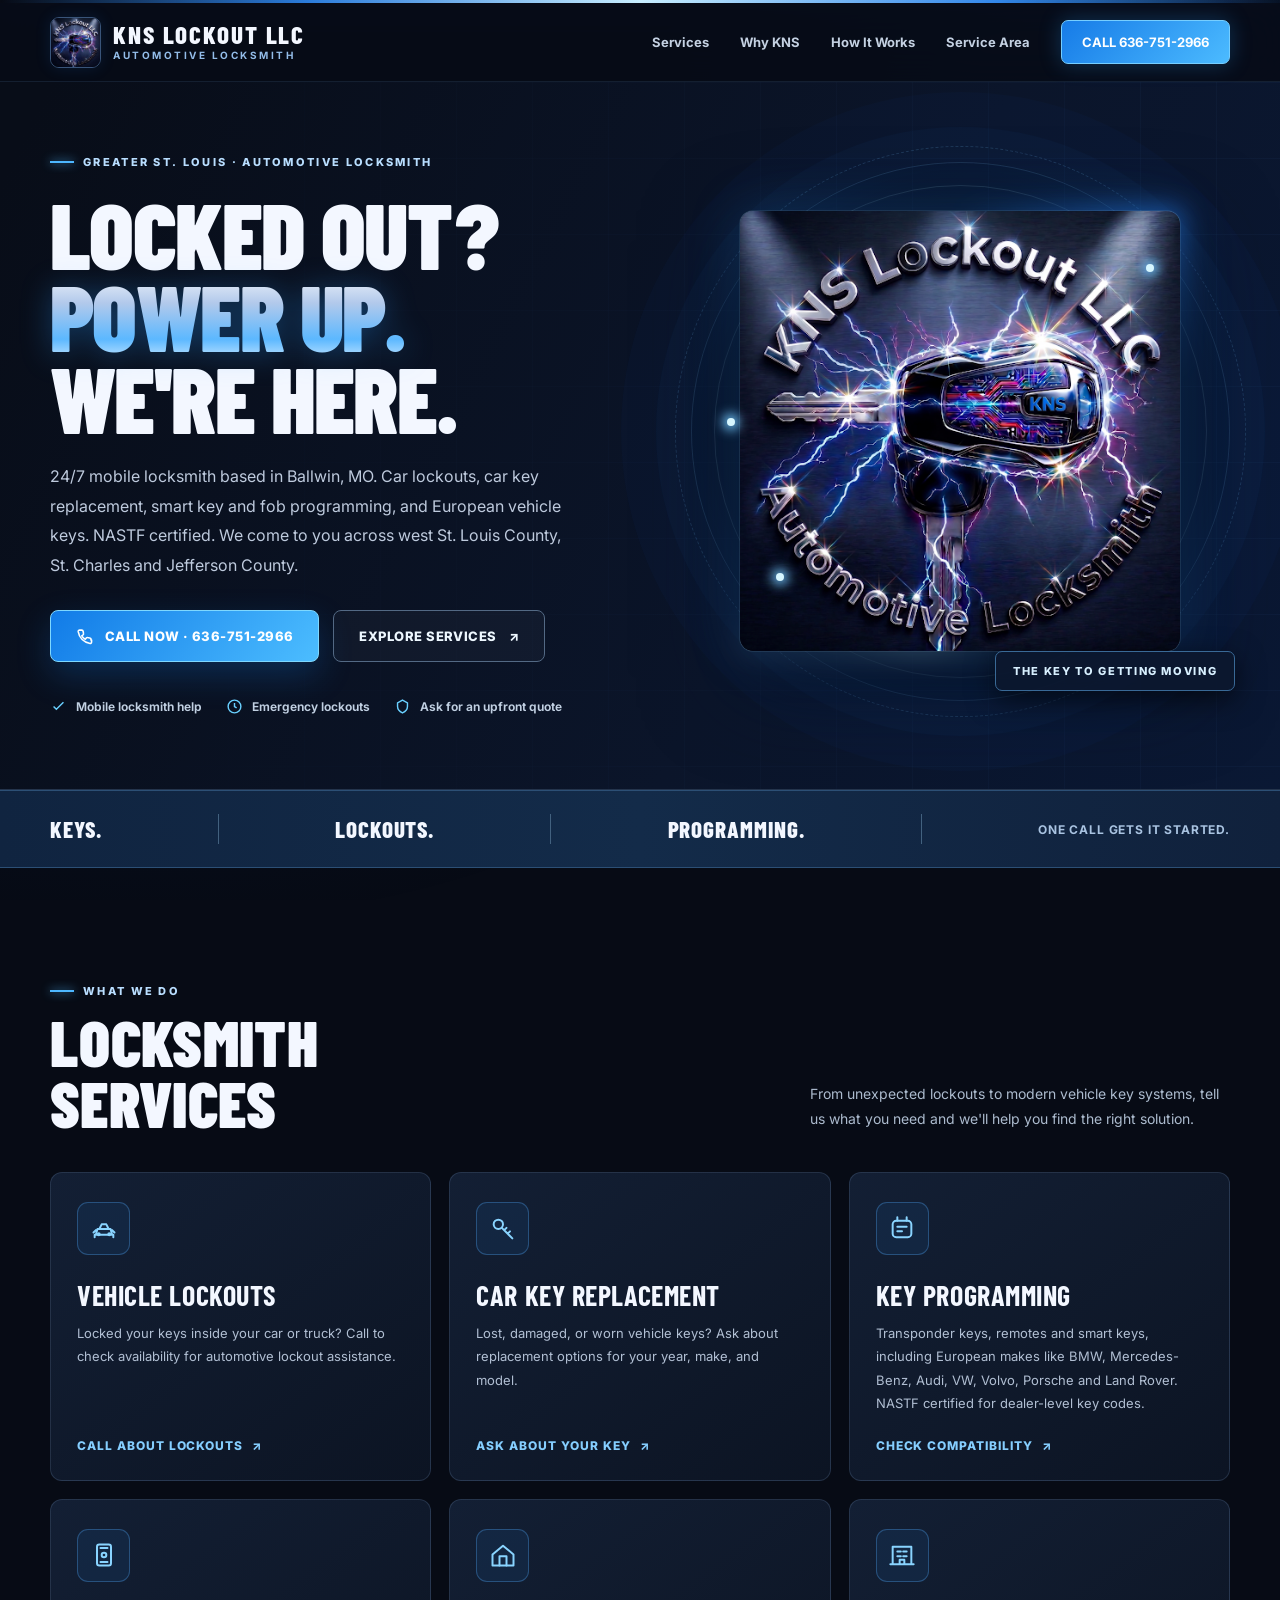
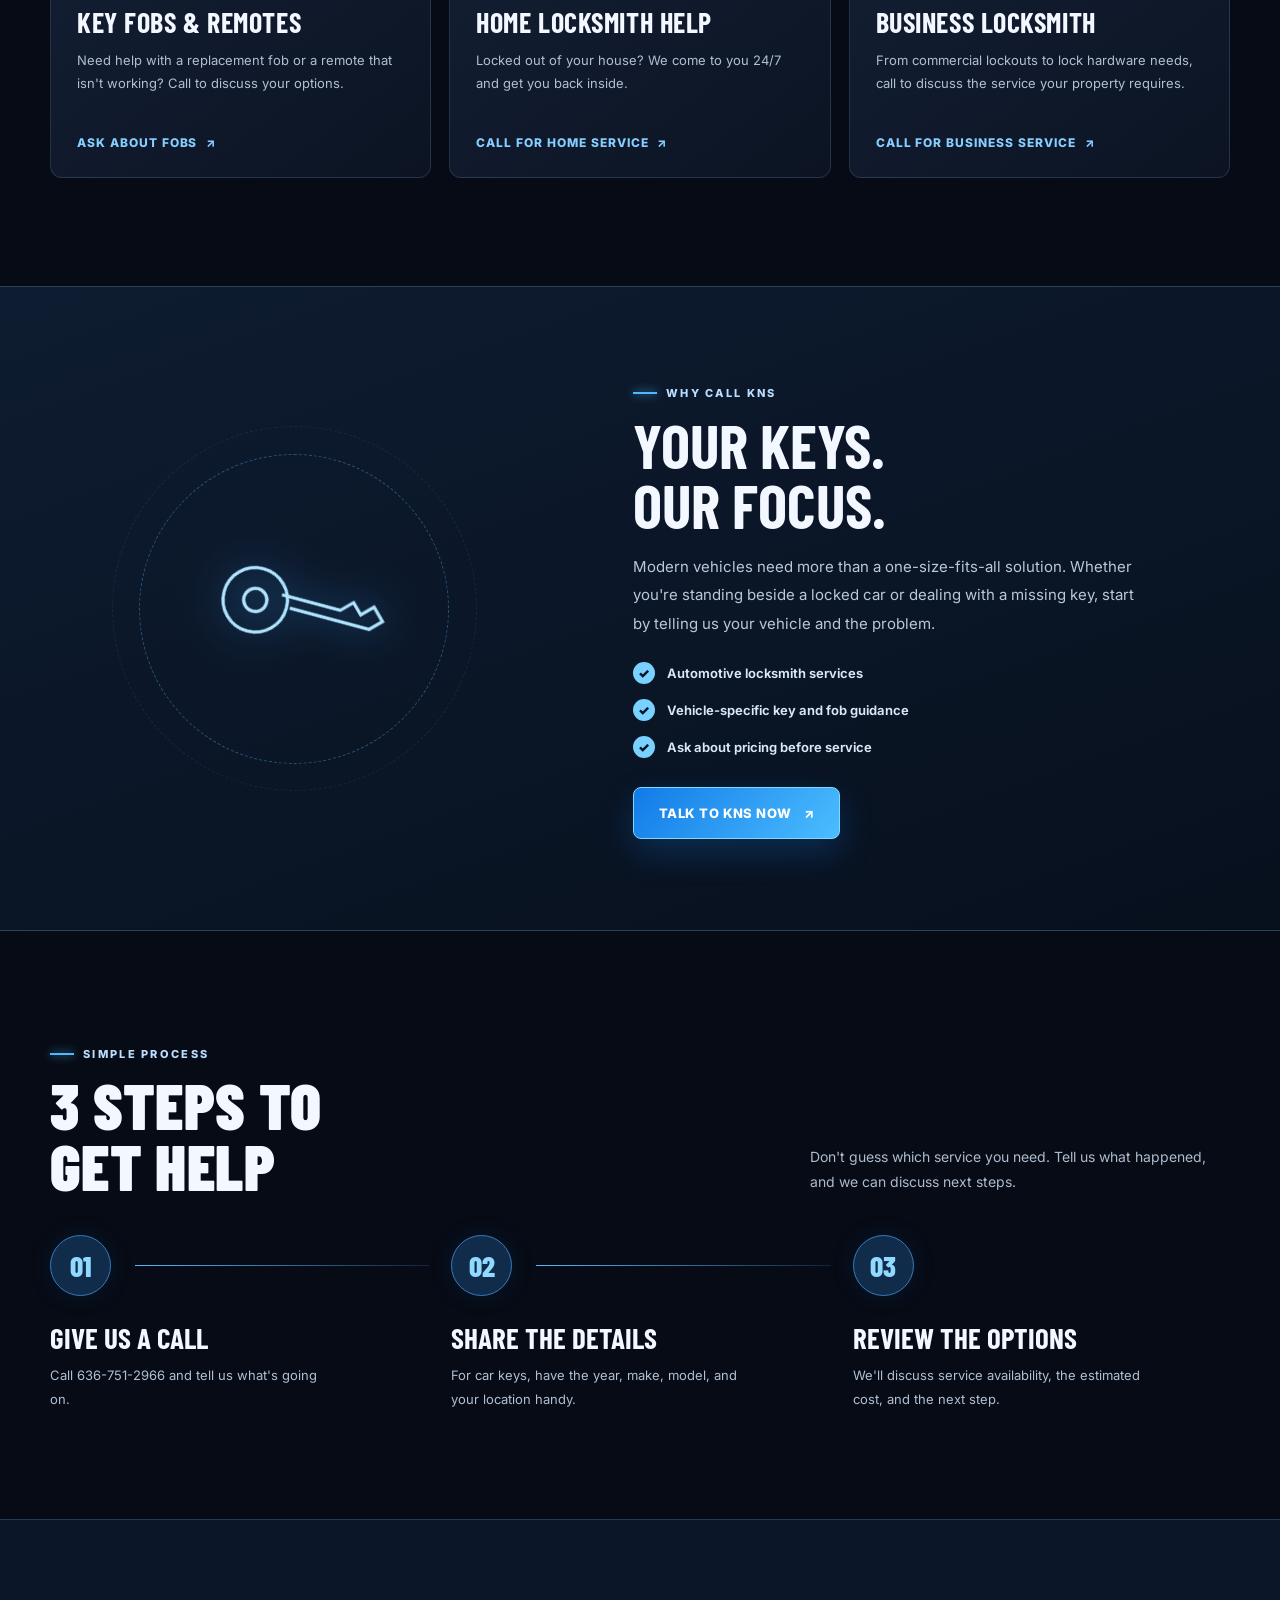
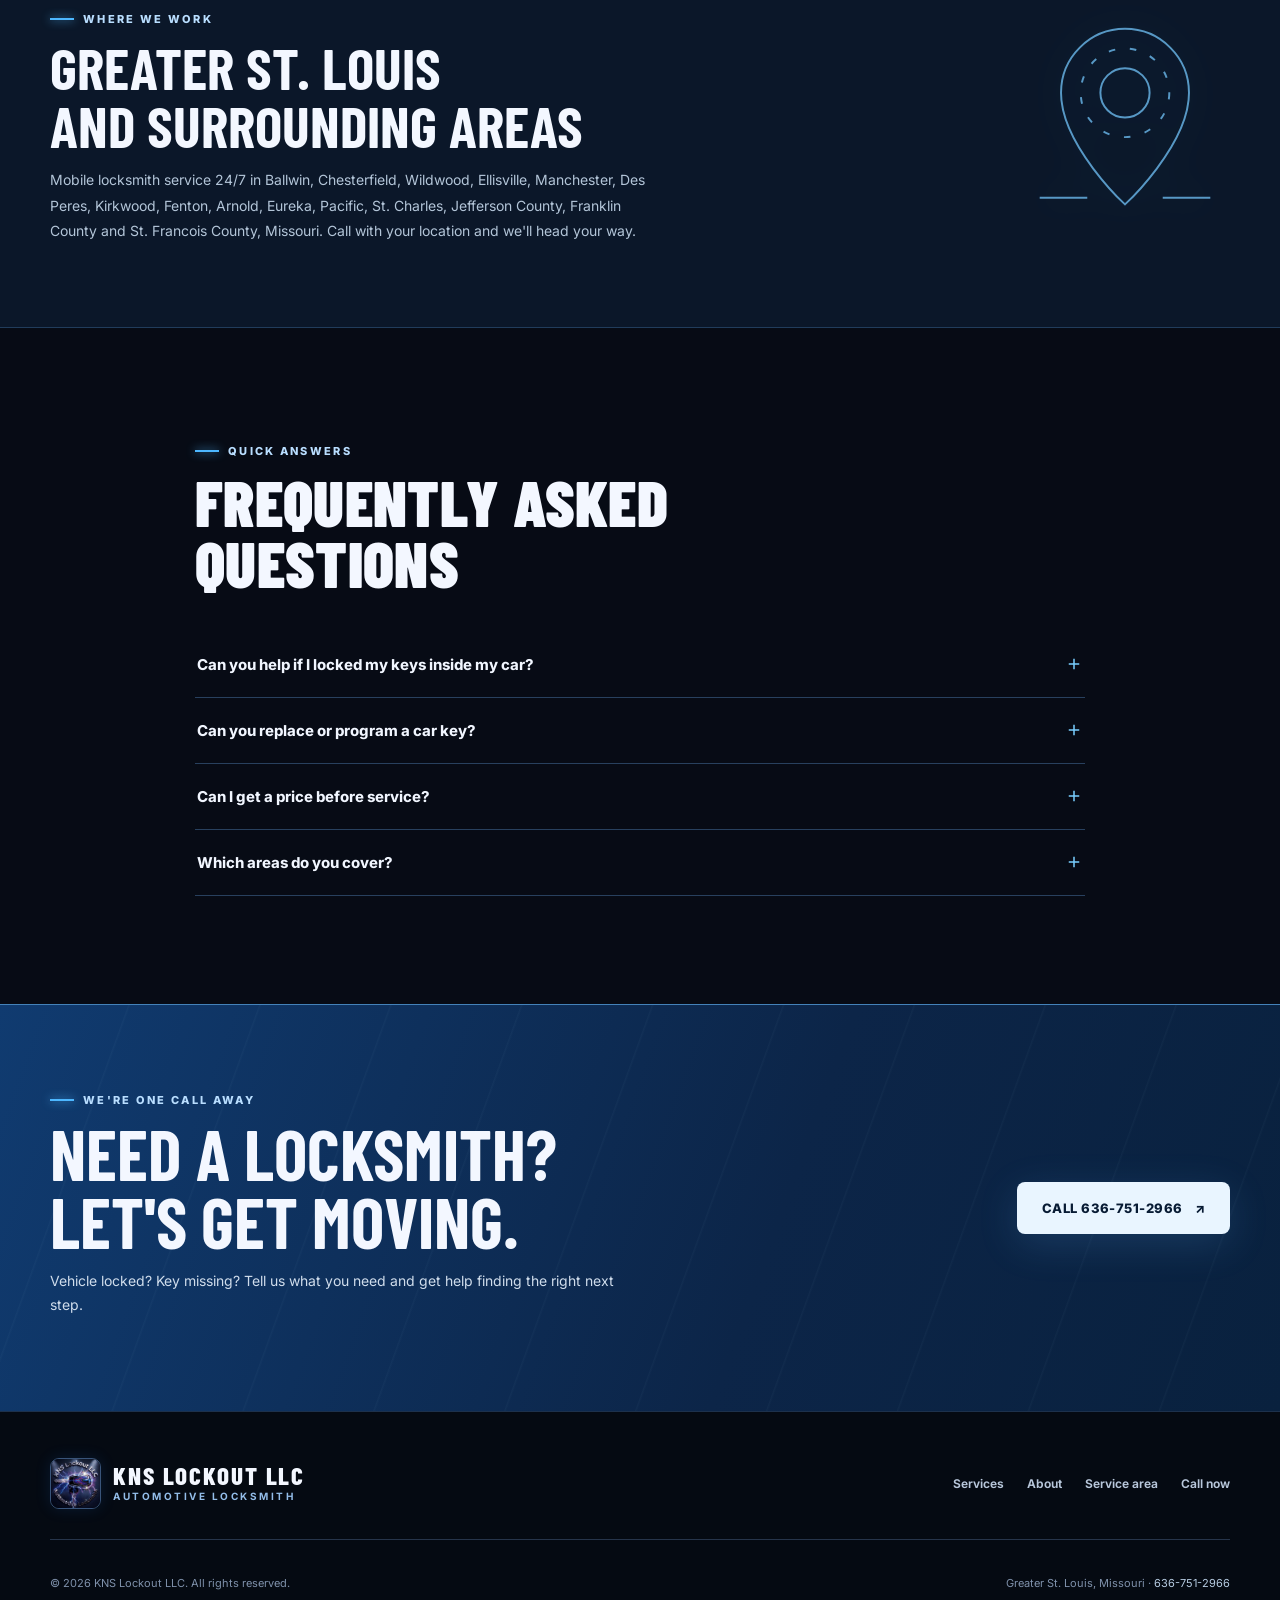
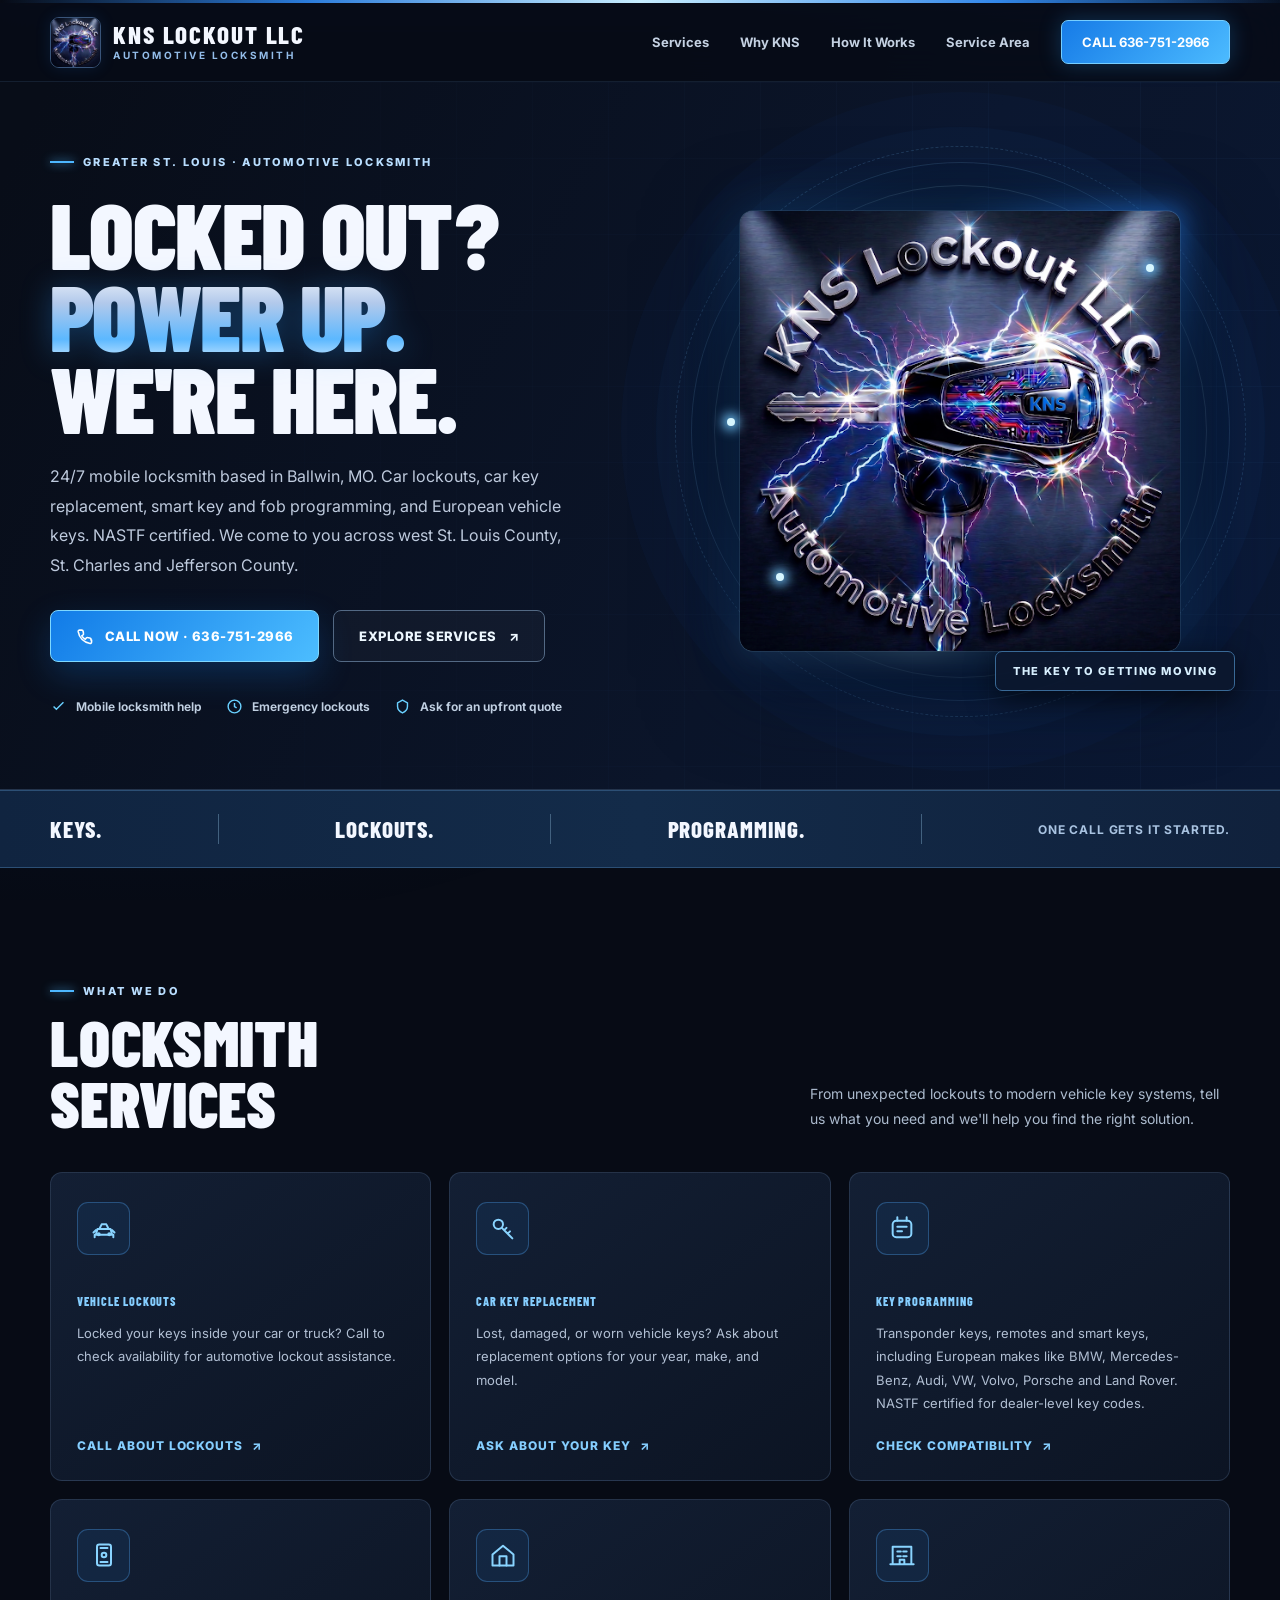
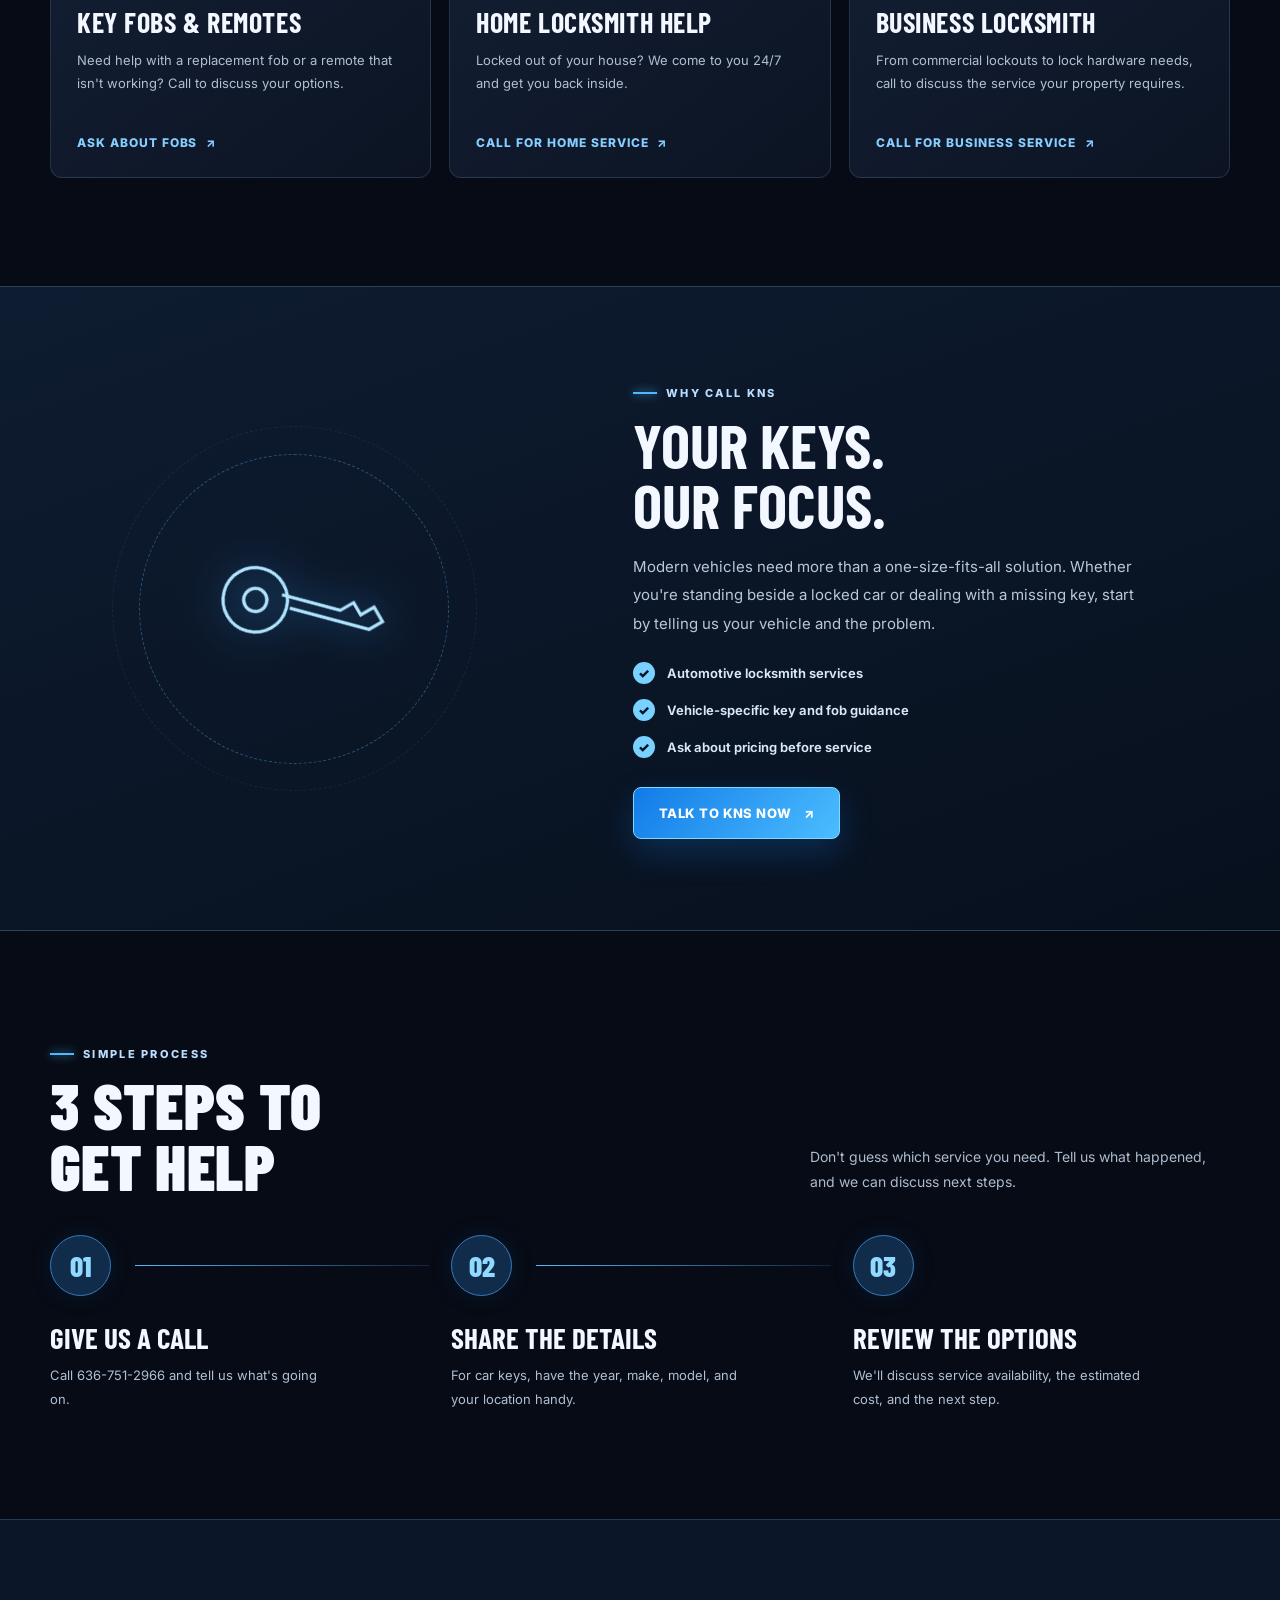
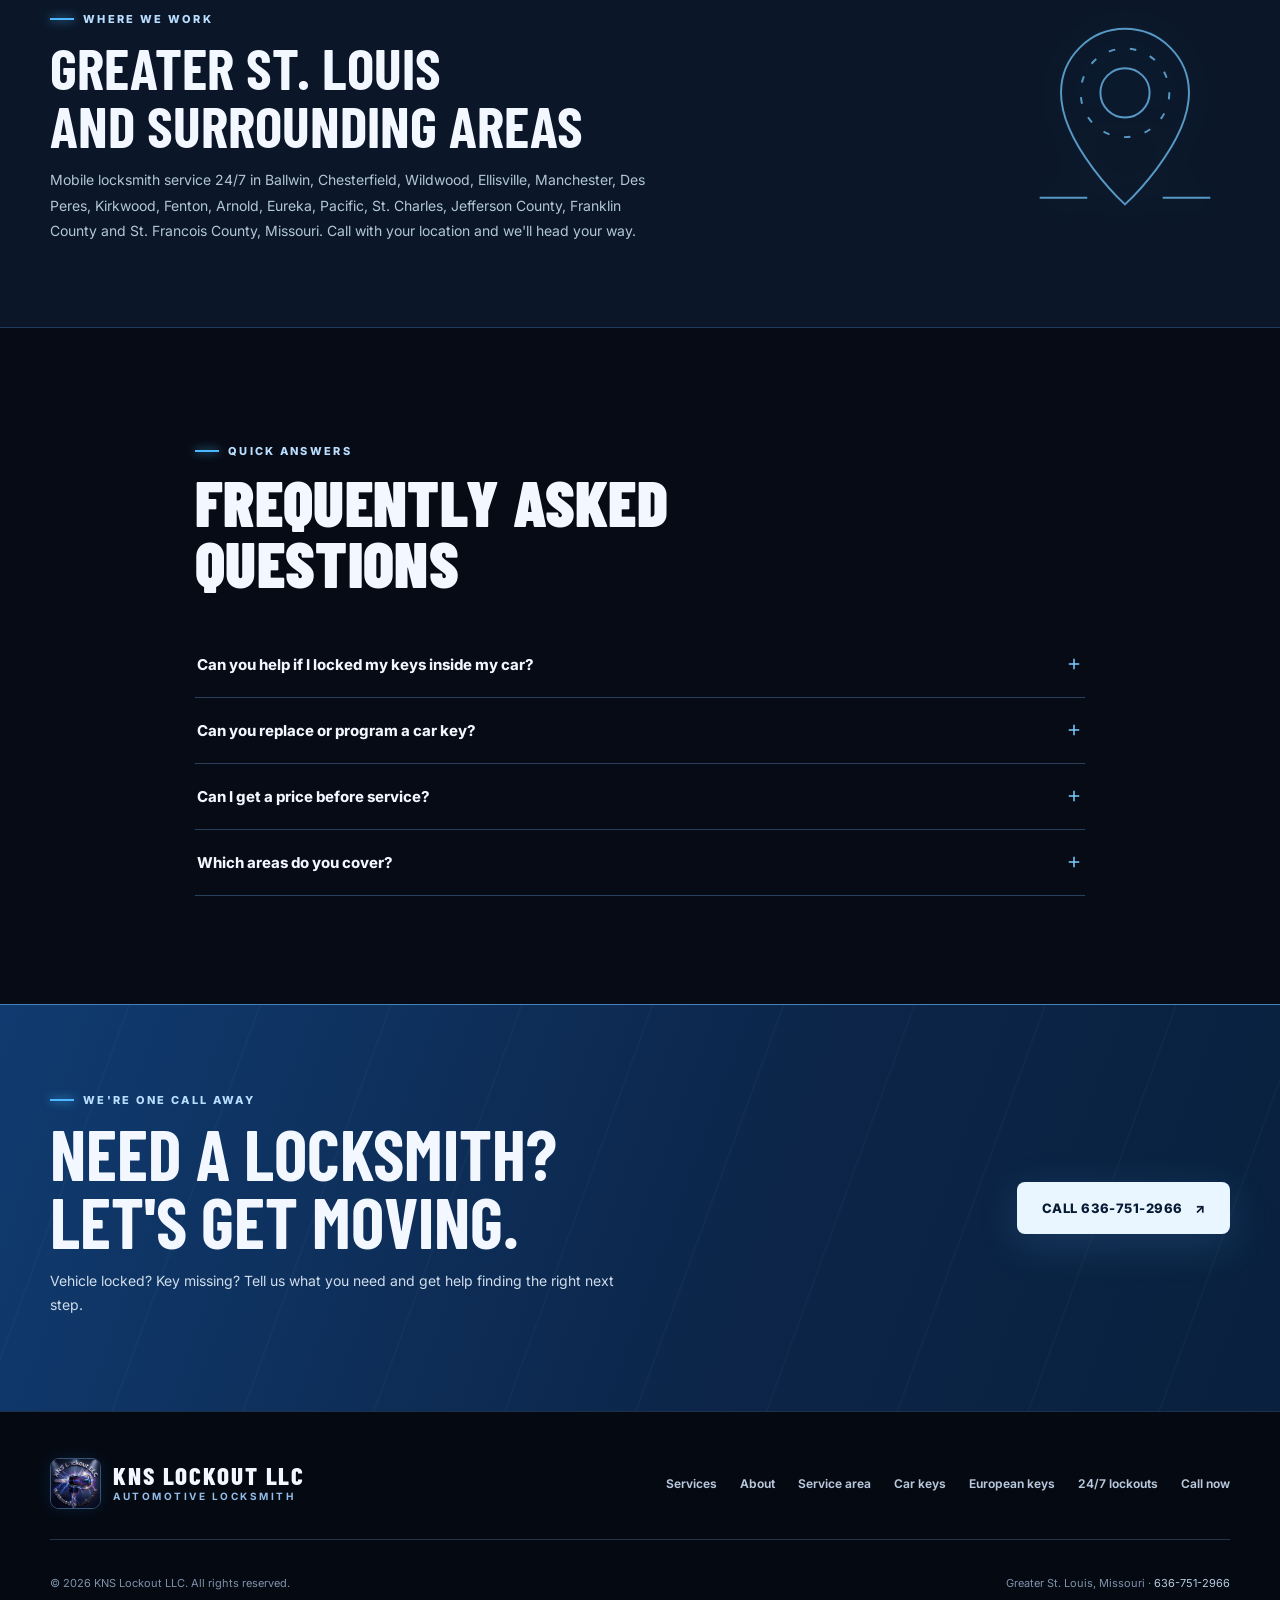
